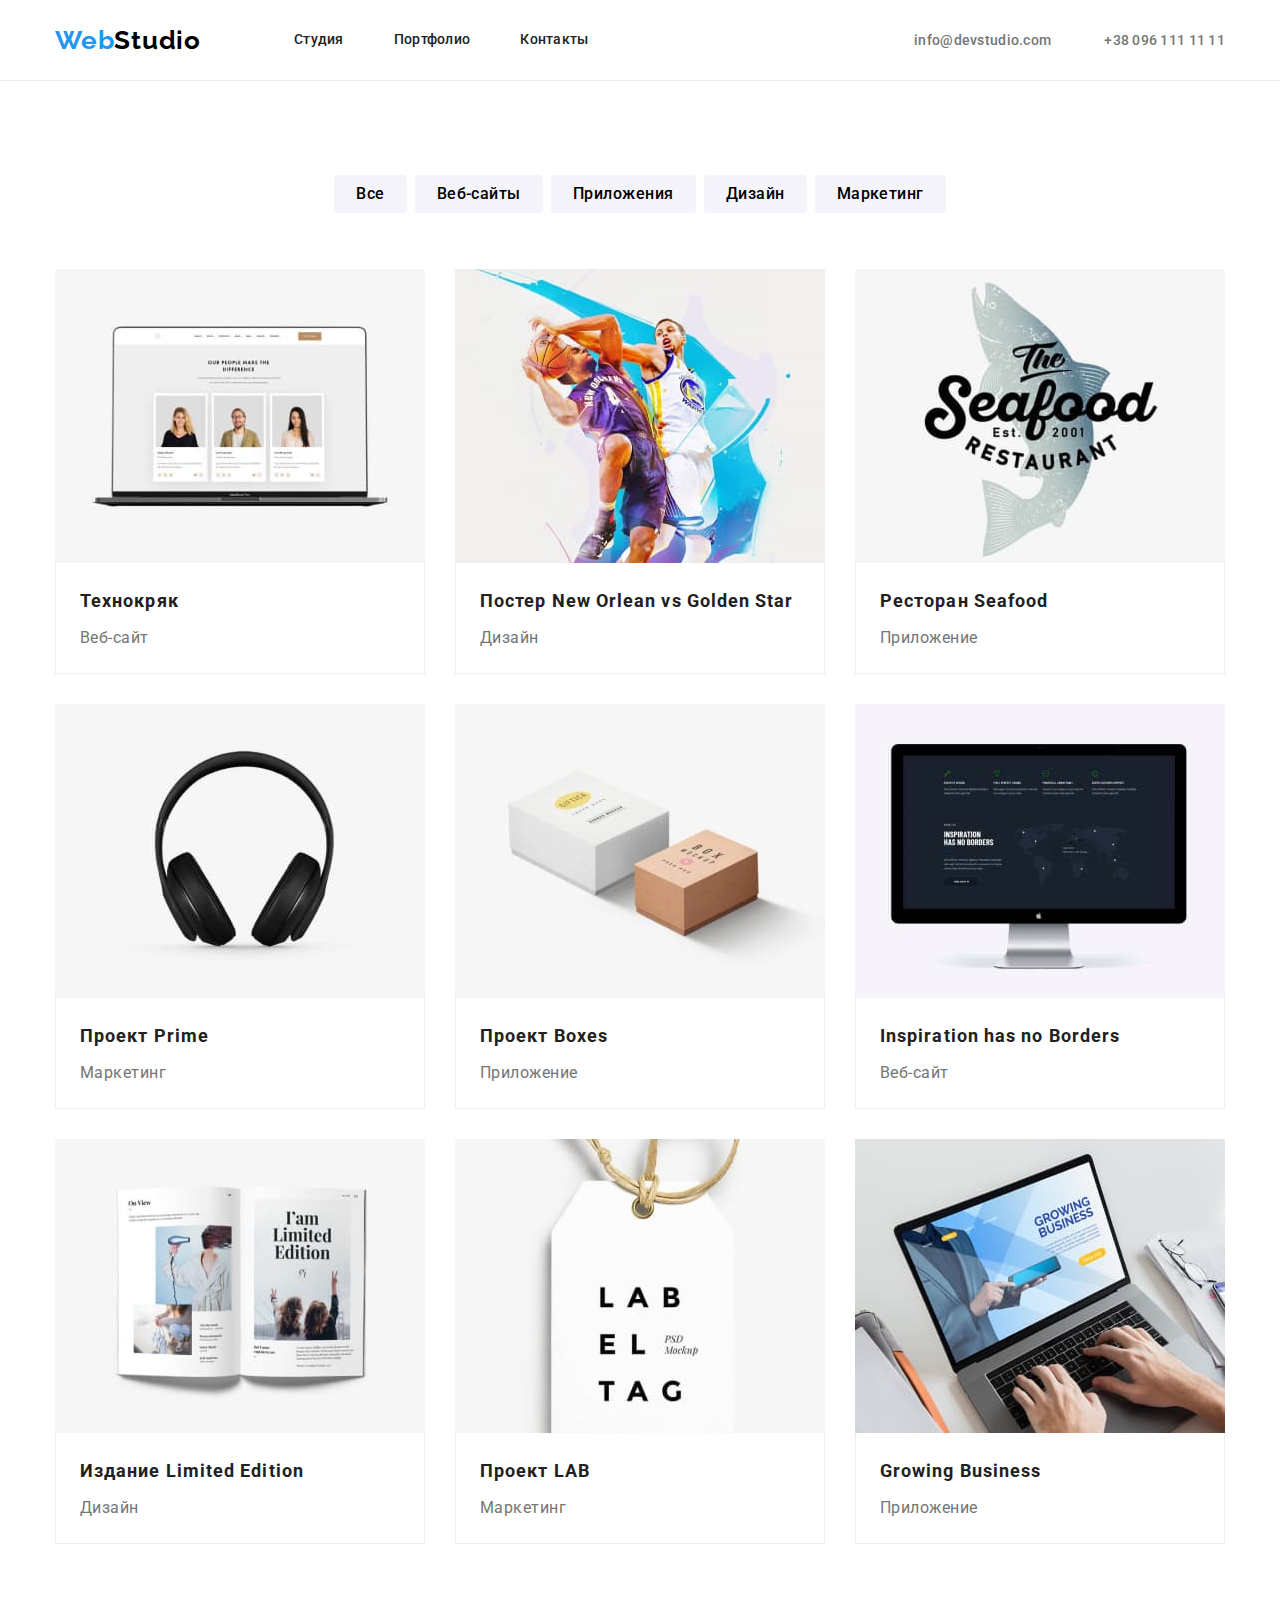
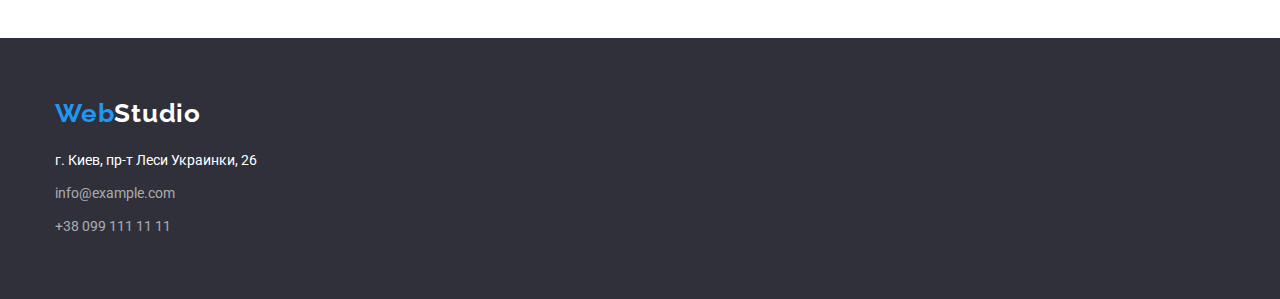
==== portfolio.html @ f1b2d103 "Копіює файли з попереднього репозиторію" ====
<!DOCTYPE html>
<html lang="ru">
<head>
    <meta charset="UTF-8">
    <meta http-equiv="X-UA-Compatible" content="IE=edge">
    <meta name="viewport" content="width=device-width, initial-scale=1.0">
    <title>Портфолио</title>
    <link rel="preconnect" href="https://fonts.googleapis.com">
    <link rel="preconnect" href="https://fonts.gstatic.com" crossorigin>
    <link href="https://fonts.googleapis.com/css2?family=Raleway:wght@700&family=Roboto:wght@400;500;700;900&display=swap"
        rel="stylesheet">
    <link rel="stylesheet" href="https://cdnjs.cloudflare.com/ajax/libs/modern-normalize/1.1.0/modern-normalize.min.css">
    <link rel="stylesheet" href="./css/styles.css">
</head>
<body>
    <header class="header">
        <div class="conteiner header-conteiner">
            <a class="logo" href="./index.html" lang="en">Web<span class="logo-studio">Studio</span></a>
            <nav class="header-nav">
                <ul class="header-list list">
                    <li class="header-list-item">
                        <a class="header-link list link" href="./index.html">Студия</a>
                    </li>
                    <li class="header-list-item">
                        <a class="header-link list link" href="./portfolio.html">Портфолио</a>
                    </li>
                    <li class="header-list-item">
                        <a class="header-link list link" href="">Контакты</a>
                    </li>
                </ul>
            </nav>
            <div class="header-group">
                <a class="header-contact link" href="mailto:info@devstudio.com">info@devstudio.com</a>
                <a class="header-contact tel link" href="tel:+380961111111">+38 096 111 11 11</a>
            </div>
        </div>
    </header>
    <main>
        <section class="section">
            <div class="conteiner">
                <div class="filter">
                    <ul class="list btn-list">
                        <li class="btn-item"><button class="btn" type="button">Все</button></li>
                        <li class="btn-item"><button class="btn" type="button">Веб-сайты</button></li>
                        <li class="btn-item"><button class="btn" type="button">Приложения</button></li>
                        <li class="btn-item"><button class="btn" type="button">Дизайн</button></li>
                        <li class="btn-item"><button class="btn" type="button">Маркетинг</button></li>
                    </ul>
                </div>
                <h1 class="hidden-header">Проэкты</h1>
                <ul class="list portfolio">
                    <li class="portfolio-item">
                        <a class="link" href="">
                            <img src="./images/project-img1.jpg" alt="Ноутбук" width="370">
                            <div class="project-descr">
                               <h2 class="projects">Технокряк</h2>
                                <p class="project-type">Веб-сайт</p> 
                            </div>
                            
                        </a>
                        
                    </li>
                    <li class="portfolio-item">
                        <a class="link" href="">
                            <img src="./images/project-img2.jpg" alt="Постер" width="370">
                            <div class="project-descr">
                                <h2 class="projects">Постер <span lang="en">New Orlean vs Golden Star</span> </h2>
                                <p class="project-type">Дизайн</p>
                            </div>
                            
                        </a>
                        </li>
                    <li class="portfolio-item">
                        <a class="link" href="">
                            <img src="./images/project-img3.jpg" alt="Логотип ресторана" width="370">
                            <div class="project-descr">
                                <h2 class="projects">Ресторан <span lang="en">Seafood</span></h2>
                                <p class="project-type">Приложение</p>
                            </div>
                            
                        </a>
                    </li>
                    <li class="portfolio-item">
                        <a class="link" href="">
                            <img src="./images/project-img4.jpg" alt="Наушники" width="370">
                            <div class="project-descr">
                                <h2 class="projects">Проект <span lang="en">Prime</span></h2>
                                <p class="project-type">Маркетинг</p> 
                            </div>
                            
                        </a>
                    </li>
                    <li class="portfolio-item">
                        <a class="link" href="">
                            <img src="./images/project-img5.jpg" alt="Коробки" width="370">
                            <div class="project-descr">
                                <h2 class="projects">Проект <span lang="en">Boxes</span></h2>
                                <p class="project-type">Приложение</p>
                            </div>
                            
                        </a>
                    </li>
                    <li class="portfolio-item">
                        <a class="link" href="">
                            <img src="./images/project-img6.jpg" alt="Монитор" width="370">
                            <div class="project-descr">
                                <h2 class="projects" lang="en">Inspiration has no Borders</h2>
                                <p class="project-type">Веб-сайт</p>
                            </div>
                            
                        </a>
                    </li>
                    <li class="portfolio-item">
                        <a class="link" href="">
                            <img src="./images/project-img7.jpg" alt="Расскрытая книга" width="370">
                            <div class="project-descr">
                                <h2 class="projects">Издание <span lang="en">Limited Edition</span></h2>
                                <p class="project-type">Дизайн</p>
                            </div>
                            
                        </a>
                    </li>
                    <li class="portfolio-item">
                        <a class="link" href="">
                            <img src="./images/project-img8.jpg" alt="Бирка" width="370">
                            <div class="project-descr">
                                <h2 class="projects">Проект <span lang="en">LAB</span></h2>
                                <p class="project-type">Маркетинг</p>
                            </div>
                            
                        </a>
                    </li>
                    <li class="portfolio-item">
                        <a class="link" href="">
                            <img src="./images/project-img9.jpg" alt="Ноутбук с изображением интерфейса приложения" width="370">
                            <div class="project-descr">
                                <h2 class="projects" lang="en">Growing Business</h2>
                                <p class="project-type">Приложение</p>
                            </div>
                            
                        </a>
                    </li>

                </ul>
            </div>
        </section>
    </main>
    <footer class="footer section">
        <div class="conteiner">
            <a class="footer-logo" href="" lang="en">Web<span class="logo-footer">Studio</span></a>
            <address class="adress">г. Киев, пр-т Леси Украинки, 26</address>
            <a class="footer-link" href="mailto:info@example.com">info@example.com</a>
            <a class="footer-link footer-tel" href="tel:+380991111111">+38 099 111 11 11</a>
    </footer>
    
</body>
</html>
---- css/styles.css ----
:root {
    /* text colors */
    --main-text-color: #757575;
    --secondary-text-color: #212121;
    --active-text-color: #2196F3;
    --adrress-text-color: #FFFFFF;
    --contact-footer-color: rgba(255, 255, 255, 0.6)
        /* bg-colors */
        --main-bg-color: #E5E5E5;
    --header-bg-color: #FFFFFF;
    --hero-bg-color: #2F303A;
    --ocupation-bg-color: #E5E5E5;
    --team-icons-bg-color: #FFFFFF;
    --team-bg-color: #F5F4FA;
    --footer-bg-color: #2F303A;
    --buttons-bg-color: #F5F4FA;
    --active-btn-color: #2196F3;

}

/* Header */

.logo {
    font-family: 'Raleway';
    font-weight: 700;
    font-size: 26px;
    line-height: 1.19;
    letter-spacing: 0.03em;
    text-decoration: none;
    color: #2196F3;
    margin-right: 93px;

}



.logo-studio {
    color: #000000;
}

.header-list {
    display: flex;
    padding: 0;

}

.header-list-item:not(:last-child) {
    margin-right: 50px;

}

.header {
    border-bottom: #ECECEC;
    border-bottom-width: 1px;
    border-bottom-style: solid;
}

.header-conteiner {
    display: flex;
    align-items: center;

}

.header-link:hover,
.header-link:focus {
    color: var(--active-text-color)
}

.list {

    list-style: none;
    margin: 0;
    font-weight: 400;
    line-height: 1.71;
    letter-spacing: 0.03em;
}

.header-link {
    display: block;
    padding-top: 32px;
    padding-bottom: 32px;
    font-weight: 500;
    font-size: 14px;
    line-height: 1.14;
    letter-spacing: 0.02em;
    color: var(--secondary-text-color);
}

.header-group {
    margin-left: auto;

}

.tel {
    margin-left: 50px;
}

.header-contact {

    font-family: 'Roboto';
    font-style: normal;
    font-weight: 500;
    font-size: 14px;
    line-height: 1.14;
    letter-spacing: 0.02em;
    color: var(--main-text-color);
}

.header-contact:hover,
.header-contact:focus {
    color: var(--active-text-color);
}

.btn {
    display: block;

    font-family: inherit;
    font-weight: 500;
    font-size: 16px;
    line-height: 1.62;
    text-align: center;
    letter-spacing: 0.03em;
    background-color: var(--buttons-bg-color);
    border-radius: 4px;
    cursor: pointer;
    padding: 6px 22px;
    border: none;
}

.btn-item:not(:last-child) {
    margin-right: 8px;
}

.btn-list {
    display: flex;
    padding: 0;
    justify-content: center;


}


.btn:hover,
.btn:focus {
    color: #FFFFFF;
    background-color: var(--active-btn-color);

}


.btn-studio {
    margin-left: auto;
    margin-right: auto;
    padding: 10px 32px;
    font-family: inherit;
    font-style: normal;
    font-weight: 700;
    font-size: 16px;
    line-height: 1.88;
    display: flex;
    align-items: center;
    text-align: center;
    letter-spacing: 0.06em;
    box-shadow: 0px 4px 4px rgba(0, 0, 0, 0.15);
    border: transparent;
    border-radius: 4px;
    color: #FFFFFF;
    background-color: #2196F3;
    cursor: pointer;

}

.btn-studio:hover,
.btn-studio:focus {
    background-color: #188ce8;
    color: #FFFFFF;
}

/* Main */
body {
    font-family: "Roboto", sans-serif;
    font-size: 14px;
    color: var(--main-text-color);

}

.conteiner {
    width: 1200px;
    height: auto;
    padding-left: 15px;
    padding-right: 15px;
    margin-left: auto;
    margin-right: auto;

}

h1,
h2,
h3,
p {
    margin: 0;
}

img {
    display: block;
}

.filter {

    margin-bottom: 56px;
}

.hidden-header {
    display: none;
}

.section {

    padding-top: 94px;
    padding-bottom: 94px;
}

.typography {

    padding-top: 0;
}

.link {

    text-decoration: none;
}


.hero {
    background-color: var(--hero-bg-color);
    padding-top: 200px;
    padding-bottom: 200px;
}

.hero-header {
    width: 696px;
    margin-left: auto;
    margin-right: auto;
    margin-bottom: 30px;
    font-weight: 900;
    font-size: 44px;
    line-height: 1.36;
    text-align: center;
    letter-spacing: 0.06em;
    text-transform: uppercase;
    color: #FFFFFF;
}


.advantages-conteiner {

    display: flex;
    margin-left: auto;
    margin-right: auto;
    padding: 0;

}

.advantages {
    font-weight: 700;
    font-size: 14px;
    line-height: 1.14;
    text-transform: uppercase;
    color: var(--secondary-text-color);
    padding-bottom: 10px;
    text-align: left;
}

.advantages-item:not(:last-child) {
    margin-right: 30px;
}

.advantages-description {
    width: 270px;
    line-height: 1.71;
    letter-spacing: 0.03em;

}

.ocuaption-sect {

    padding-top: 0;
}

.ocupation {

    display: flex;
    margin-left: auto;
    margin-right: auto;
    padding: 0;
}



.ocuaption-pic:not(:last-child) {
    margin-right: 30px;
}

.section-header {

    font-weight: 700;
    font-size: 36px;
    line-height: 1.17;
    text-align: center;
    letter-spacing: 0.03em;
    color: var(--secondary-text-color);
    margin-bottom: 50px;
}

.team {

    background-color: #F5F4FA;
}

.team-flex {

    display: flex;
    padding: 0;

}

.team-card {
    flex-basis: calc((100% - 30px * 4)/4);
    background: #FFFFFF;
    box-shadow: 0px 1px 3px rgba(0, 0, 0, 0.12),
        0px 1px 1px rgba(0, 0, 0, 0.14),
        0px 2px 1px rgba(0, 0, 0, 0.2);
    border-radius: 0px 0px 4px 4px;
}

.team-card:not(:last-child) {

    margin-right: 30px;
}

.team-pic {
    height: auto;

}

.team-pic-descr {
    padding-top: 30px;
    padding-bottom: 30px;
}

.spec {
    margin-bottom: 10px;
    font-weight: 500;
    font-size: 16px;
    line-height: 1.19;
    text-align: center;
    letter-spacing: 0.03em;
    color: var(--secondary-text-color);
}

.spec-position {
    font-weight: 400;
    font-size: 16px;
    line-height: 1.19;
    text-align: center;
    letter-spacing: 0.03em;

}

.project-descr {
    padding: 20px 24px;
    border-left: 1px solid #EEEEEE;
    border-right: 1px solid #EEEEEE;
    border-bottom: 1px solid #EEEEEE;
}

.projects {
    font-weight: 700;
    font-size: 18px;
    line-height: 2;
    letter-spacing: 0.06em;
    color: var(--secondary-text-color);
    margin-bottom: 4px;
}

.project-type {

    font-size: 16px;
    font-weight: 400;
    line-height: 1.88;
    letter-spacing: 0.03em;
    color: var(--main-text-color);

}


.portfolio {
    display: flex;
    flex-wrap: wrap;
    padding-left: 0;
    margin: -15px;
}

.portfolio-item {
    display: block;
    flex-basis: calc((100% - 30px * 3) / 3);
    margin: 15px;


}

/* Footer */

.footer {
    background-color: var(--footer-bg-color);
    padding-top: 60px;
    padding-bottom: 60px;
}

.footer-logo {
    font-family: 'Raleway';
    font-weight: 700;
    font-size: 26px;
    line-height: 1.19;
    letter-spacing: 0.03em;
    text-decoration: none;
    color: #2196F3;
    display: block;

    margin-bottom: 20px;
}

.logo-footer {

    color: #FFFFFF;
}

.footer-link {

    text-decoration: none;
    font-size: 14px;
    line-height: 1.71;
    color: rgba(255, 255, 255, 0.6);
    display: block;
    margin-bottom: 9px;
}

.footer-tel {
    margin-bottom: 0;
}

.footer-link:hover,
.footer-link:focus {
    color: var(--active-text-color)
}

.adress {
    font-style: normal;
    color: var(--adrress-text-color);
    line-height: 1.71;
    margin-bottom: 9px;
}
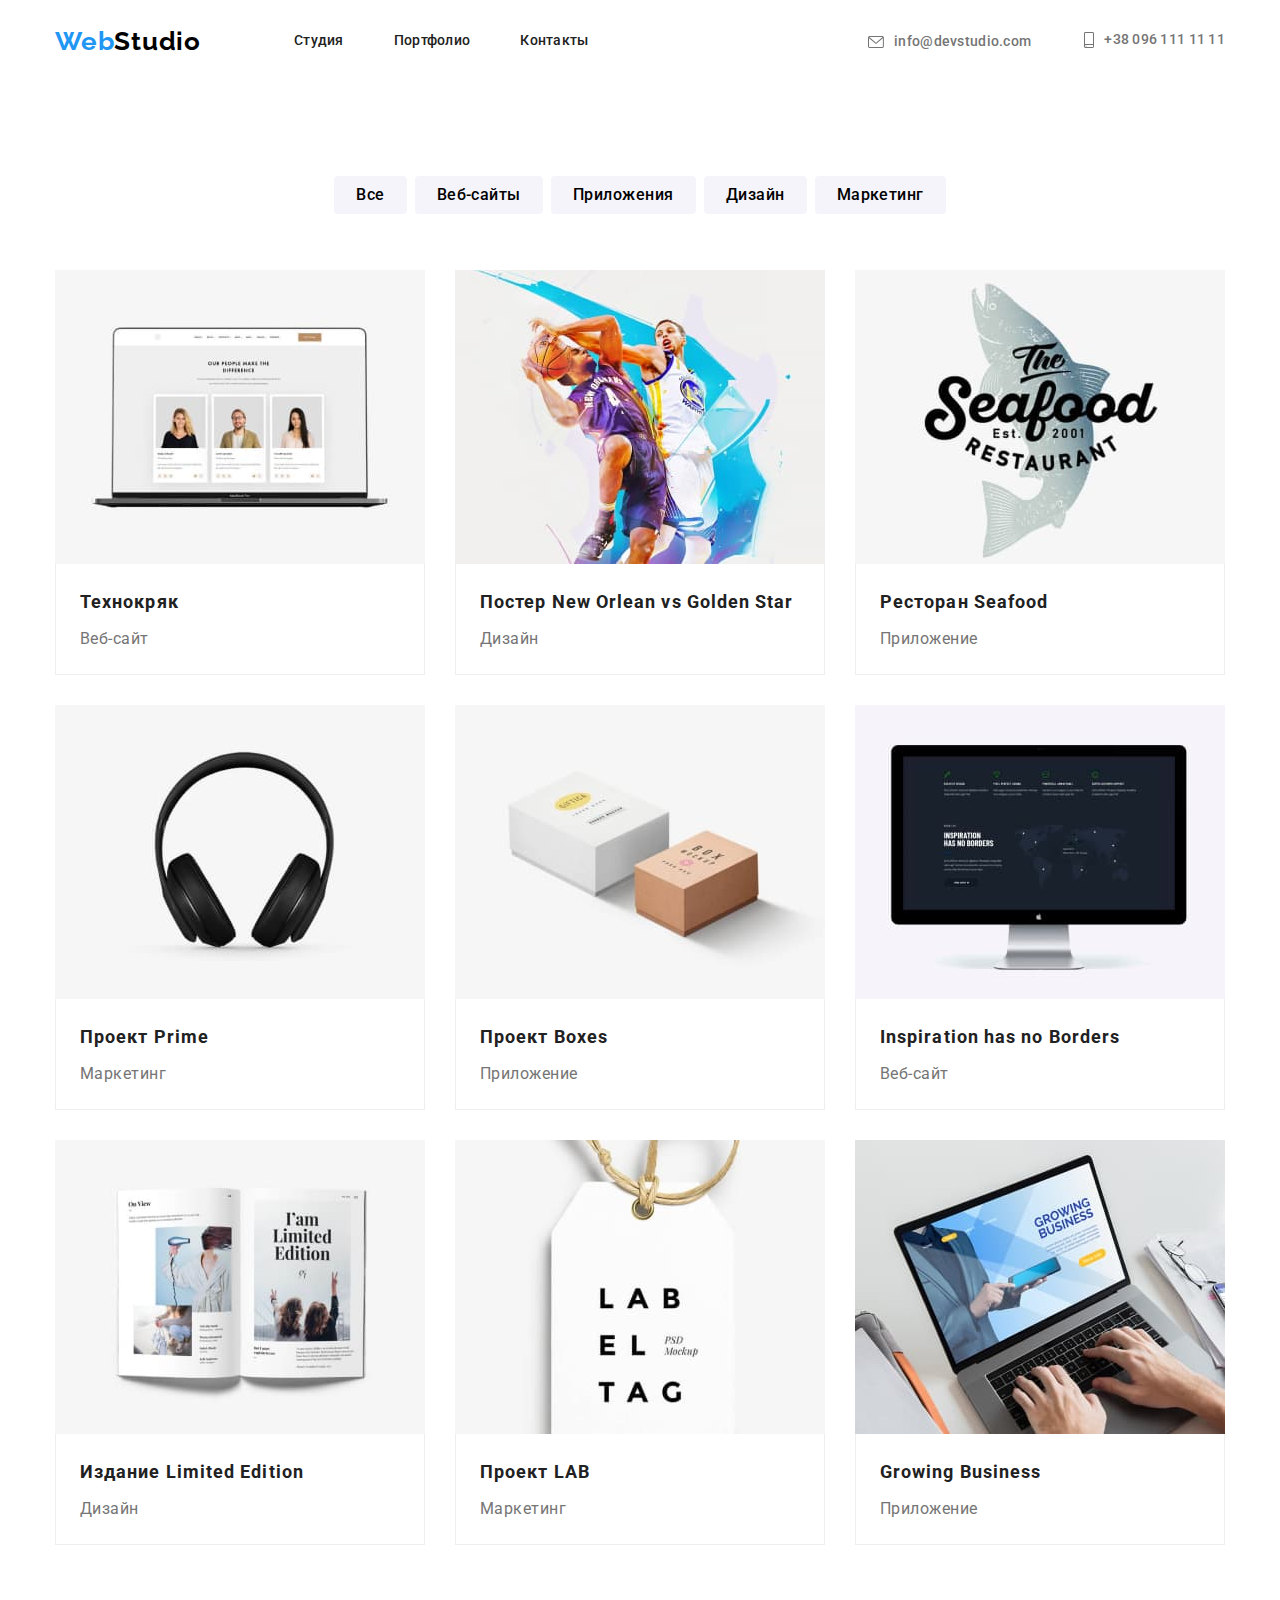
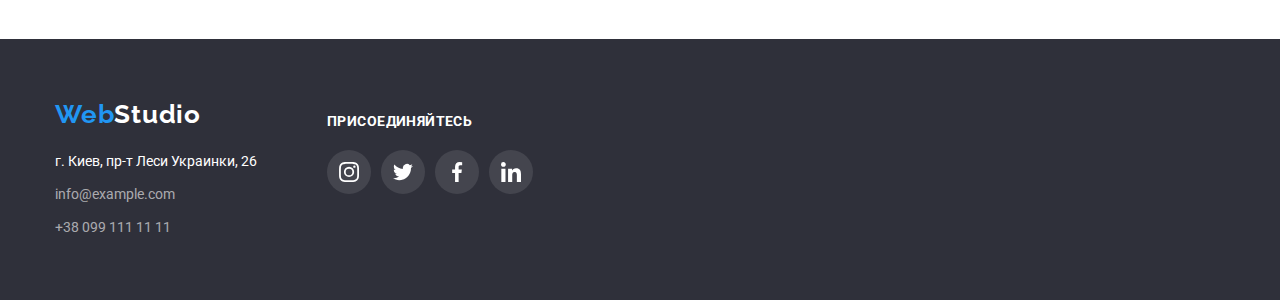
==== commit 8627a978: "Робить варіант на перевірку" ====
--- a/portfolio.html
+++ b/portfolio.html
@@ -1,157 +1,200 @@
 <!DOCTYPE html>
 <html lang="ru">
-<head>
-    <meta charset="UTF-8">
-    <meta http-equiv="X-UA-Compatible" content="IE=edge">
-    <meta name="viewport" content="width=device-width, initial-scale=1.0">
+  <head>
+    <meta charset="UTF-8" />
+    <meta http-equiv="X-UA-Compatible" content="IE=edge" />
+    <meta name="viewport" content="width=device-width, initial-scale=1.0" />
     <title>Портфолио</title>
-    <link rel="preconnect" href="https://fonts.googleapis.com">
-    <link rel="preconnect" href="https://fonts.gstatic.com" crossorigin>
-    <link href="https://fonts.googleapis.com/css2?family=Raleway:wght@700&family=Roboto:wght@400;500;700;900&display=swap"
-        rel="stylesheet">
-    <link rel="stylesheet" href="https://cdnjs.cloudflare.com/ajax/libs/modern-normalize/1.1.0/modern-normalize.min.css">
-    <link rel="stylesheet" href="./css/styles.css">
-</head>
-<body>
-    <header class="header">
-        <div class="conteiner header-conteiner">
-            <a class="logo" href="./index.html" lang="en">Web<span class="logo-studio">Studio</span></a>
-            <nav class="header-nav">
-                <ul class="header-list list">
-                    <li class="header-list-item">
-                        <a class="header-link list link" href="./index.html">Студия</a>
-                    </li>
-                    <li class="header-list-item">
-                        <a class="header-link list link" href="./portfolio.html">Портфолио</a>
-                    </li>
-                    <li class="header-list-item">
-                        <a class="header-link list link" href="">Контакты</a>
-                    </li>
-                </ul>
-            </nav>
-            <div class="header-group">
-                <a class="header-contact link" href="mailto:info@devstudio.com">info@devstudio.com</a>
-                <a class="header-contact tel link" href="tel:+380961111111">+38 096 111 11 11</a>
-            </div>
-        </div>
+    <link rel="preconnect" href="https://fonts.googleapis.com" />
+    <link rel="preconnect" href="https://fonts.gstatic.com" crossorigin />
+    <link
+      href="https://fonts.googleapis.com/css2?family=Raleway:wght@700&family=Roboto:wght@400;500;700;900&display=swap"
+      rel="stylesheet"
+    />
+    <link
+      rel="stylesheet"
+      href="https://cdnjs.cloudflare.com/ajax/libs/modern-normalize/1.1.0/modern-normalize.min.css"
+    />
+    <link rel="stylesheet" href="./css/styles.css" />
+  </head>
+  <body>
+    <header>
+      <div class="conteiner header-conteiner">
+        <a class="logo" href="./index.html" lang="en">Web<span class="logo-studio">Studio</span></a>
+        <nav class="header-nav">
+          <ul class="header-list list">
+            <li class="header-list-item">
+              <a class="header-link list link" href="./index.html">Студия</a>
+            </li>
+            <li class="header-list-item">
+              <a class="header-link list link" href="./portfolio.html">Портфолио</a>
+            </li>
+            <li class="header-list-item">
+              <a class="header-link list link" href="#">Контакты</a>
+            </li>
+          </ul>
+        </nav>
+        <div class="header-group">
+          <a class="header-contact link" href="mailto:info@devstudio.com">
+            <svg class="con-link" width="16px" height="12px">
+              <use href="./images/symbol-defs.svg#icon-envelope"></use>
+            </svg>
+            info@devstudio.com
+          </a>
+          <a class="header-contact tel link" href="tel:+380961111111">
+            <svg class="con-link" width="10px" height="16px">
+              <use href="./images/symbol-defs.svg#icon-smartphone"></use>
+            </svg>
+            +38 096 111 11 11
+          </a>
+        </div>
+      </div>
     </header>
     <main>
-        <section class="section">
-            <div class="conteiner">
-                <div class="filter">
-                    <ul class="list btn-list">
-                        <li class="btn-item"><button class="btn" type="button">Все</button></li>
-                        <li class="btn-item"><button class="btn" type="button">Веб-сайты</button></li>
-                        <li class="btn-item"><button class="btn" type="button">Приложения</button></li>
-                        <li class="btn-item"><button class="btn" type="button">Дизайн</button></li>
-                        <li class="btn-item"><button class="btn" type="button">Маркетинг</button></li>
-                    </ul>
-                </div>
-                <h1 class="hidden-header">Проэкты</h1>
-                <ul class="list portfolio">
-                    <li class="portfolio-item">
-                        <a class="link" href="">
-                            <img src="./images/project-img1.jpg" alt="Ноутбук" width="370">
-                            <div class="project-descr">
-                               <h2 class="projects">Технокряк</h2>
-                                <p class="project-type">Веб-сайт</p> 
-                            </div>
-                            
-                        </a>
-                        
-                    </li>
-                    <li class="portfolio-item">
-                        <a class="link" href="">
-                            <img src="./images/project-img2.jpg" alt="Постер" width="370">
-                            <div class="project-descr">
-                                <h2 class="projects">Постер <span lang="en">New Orlean vs Golden Star</span> </h2>
-                                <p class="project-type">Дизайн</p>
-                            </div>
-                            
-                        </a>
-                        </li>
-                    <li class="portfolio-item">
-                        <a class="link" href="">
-                            <img src="./images/project-img3.jpg" alt="Логотип ресторана" width="370">
-                            <div class="project-descr">
-                                <h2 class="projects">Ресторан <span lang="en">Seafood</span></h2>
-                                <p class="project-type">Приложение</p>
-                            </div>
-                            
-                        </a>
-                    </li>
-                    <li class="portfolio-item">
-                        <a class="link" href="">
-                            <img src="./images/project-img4.jpg" alt="Наушники" width="370">
-                            <div class="project-descr">
-                                <h2 class="projects">Проект <span lang="en">Prime</span></h2>
-                                <p class="project-type">Маркетинг</p> 
-                            </div>
-                            
-                        </a>
-                    </li>
-                    <li class="portfolio-item">
-                        <a class="link" href="">
-                            <img src="./images/project-img5.jpg" alt="Коробки" width="370">
-                            <div class="project-descr">
-                                <h2 class="projects">Проект <span lang="en">Boxes</span></h2>
-                                <p class="project-type">Приложение</p>
-                            </div>
-                            
-                        </a>
-                    </li>
-                    <li class="portfolio-item">
-                        <a class="link" href="">
-                            <img src="./images/project-img6.jpg" alt="Монитор" width="370">
-                            <div class="project-descr">
-                                <h2 class="projects" lang="en">Inspiration has no Borders</h2>
-                                <p class="project-type">Веб-сайт</p>
-                            </div>
-                            
-                        </a>
-                    </li>
-                    <li class="portfolio-item">
-                        <a class="link" href="">
-                            <img src="./images/project-img7.jpg" alt="Расскрытая книга" width="370">
-                            <div class="project-descr">
-                                <h2 class="projects">Издание <span lang="en">Limited Edition</span></h2>
-                                <p class="project-type">Дизайн</p>
-                            </div>
-                            
-                        </a>
-                    </li>
-                    <li class="portfolio-item">
-                        <a class="link" href="">
-                            <img src="./images/project-img8.jpg" alt="Бирка" width="370">
-                            <div class="project-descr">
-                                <h2 class="projects">Проект <span lang="en">LAB</span></h2>
-                                <p class="project-type">Маркетинг</p>
-                            </div>
-                            
-                        </a>
-                    </li>
-                    <li class="portfolio-item">
-                        <a class="link" href="">
-                            <img src="./images/project-img9.jpg" alt="Ноутбук с изображением интерфейса приложения" width="370">
-                            <div class="project-descr">
-                                <h2 class="projects" lang="en">Growing Business</h2>
-                                <p class="project-type">Приложение</p>
-                            </div>
-                            
-                        </a>
-                    </li>
-
-                </ul>
-            </div>
-        </section>
+      <section class="section">
+        <div class="conteiner">
+          <div class="filter">
+            <ul class="list btn-list">
+              <li class="btn-item"><button class="btn" type="button">Все</button></li>
+              <li class="btn-item"><button class="btn" type="button">Веб-сайты</button></li>
+              <li class="btn-item"><button class="btn" type="button">Приложения</button></li>
+              <li class="btn-item"><button class="btn" type="button">Дизайн</button></li>
+              <li class="btn-item"><button class="btn" type="button">Маркетинг</button></li>
+            </ul>
+          </div>
+          <h1 class="hidden-header">Проэкты</h1>
+          <ul class="list portfolio">
+            <li class="portfolio-item">
+              <a class="portfolio-link link" href="#">
+                <img src="./images/projects/project-img1.jpg" alt="Ноутбук" width="370" />
+                <div class="project-descr">
+                  <h2 class="projects">Технокряк</h2>
+                  <p class="project-type">Веб-сайт</p>
+                </div>
+              </a>
+            </li>
+            <li class="portfolio-item">
+              <a class="portfolio-link link" href="#">
+                <img src="./images/projects/project-img2.jpg" alt="Постер" width="370" />
+                <div class="project-descr">
+                  <h2 class="projects">Постер <span lang="en">New Orlean vs Golden Star</span></h2>
+                  <p class="project-type">Дизайн</p>
+                </div>
+              </a>
+            </li>
+            <li class="portfolio-item">
+              <a class="portfolio-link link" href="#">
+                <img src="./images/projects/project-img3.jpg" alt="Логотип ресторана" width="370" />
+                <div class="project-descr">
+                  <h2 class="projects">Ресторан <span lang="en">Seafood</span></h2>
+                  <p class="project-type">Приложение</p>
+                </div>
+              </a>
+            </li>
+            <li class="portfolio-item">
+              <a class="portfolio-link link" href="#">
+                <img src="./images/projects/project-img4.jpg" alt="Наушники" width="370" />
+                <div class="project-descr">
+                  <h2 class="projects">Проект <span lang="en">Prime</span></h2>
+                  <p class="project-type">Маркетинг</p>
+                </div>
+              </a>
+            </li>
+            <li class="portfolio-item">
+              <a class="portfolio-link link" href="#">
+                <img src="./images/projects/project-img5.jpg" alt="Коробки" width="370" />
+                <div class="project-descr">
+                  <h2 class="projects">Проект <span lang="en">Boxes</span></h2>
+                  <p class="project-type">Приложение</p>
+                </div>
+              </a>
+            </li>
+            <li class="portfolio-item">
+              <a class="portfolio-link link" href="#">
+                <img src="./images/projects/project-img6.jpg" alt="Монитор" width="370" />
+                <div class="project-descr">
+                  <h2 class="projects" lang="en">Inspiration has no Borders</h2>
+                  <p class="project-type">Веб-сайт</p>
+                </div>
+              </a>
+            </li>
+            <li class="portfolio-item">
+              <a class="portfolio-link link" href="#">
+                <img src="./images/projects/project-img7.jpg" alt="Расскрытая книга" width="370" />
+                <div class="project-descr">
+                  <h2 class="projects">Издание <span lang="en">Limited Edition</span></h2>
+                  <p class="project-type">Дизайн</p>
+                </div>
+              </a>
+            </li>
+            <li class="portfolio-item">
+              <a class="portfolio-link link" href="#">
+                <img src="./images/projects/project-img8.jpg" alt="Бирка" width="370" />
+                <div class="project-descr">
+                  <h2 class="projects">Проект <span lang="en">LAB</span></h2>
+                  <p class="project-type">Маркетинг</p>
+                </div>
+              </a>
+            </li>
+            <li class="portfolio-item">
+              <a class="portfolio-link link" href="#">
+                <img
+                  src="./images/projects/project-img9.jpg"
+                  alt="Ноутбук с изображением интерфейса приложения"
+                  width="370"
+                />
+                <div class="project-descr">
+                  <h2 class="projects" lang="en">Growing Business</h2>
+                  <p class="project-type">Приложение</p>
+                </div>
+              </a>
+            </li>
+          </ul>
+        </div>
+      </section>
     </main>
-    <footer class="footer section">
-        <div class="conteiner">
-            <a class="footer-logo" href="" lang="en">Web<span class="logo-footer">Studio</span></a>
-            <address class="adress">г. Киев, пр-т Леси Украинки, 26</address>
-            <a class="footer-link" href="mailto:info@example.com">info@example.com</a>
-            <a class="footer-link footer-tel" href="tel:+380991111111">+38 099 111 11 11</a>
+    <footer class="footer">
+      <div class="conteiner footer-conteiner">
+        <div class="footer-contacts">
+          <a class="footer-logo" href="" lang="en">Web<span class="logo-footer">Studio</span></a>
+          <address class="adress">г. Киев, пр-т Леси Украинки, 26</address>
+          <a class="footer-link" href="mailto:info@example.com">info@example.com</a>
+          <a class="footer-link footer-tel" href="tel:+380991111111">+38 099 111 11 11</a>
+        </div>
+        <div class="footer-media">
+          <h2 class="footer-title">Присоединяйтесь</h2>
+          <ul class="footer-icon-list list">
+            <li class="footer-icon-item">
+              <a class="footer-icon-link" href="https://www.instagram.com">
+                <svg class="footer-icon" width="20px" height="20px">
+                  <use href="./images/symbol-defs.svg#icon-instagram-2"></use>
+                </svg>
+              </a>
+            </li>
+            <li class="footer-icon-item">
+              <a class="footer-icon-link" href="https://www.twitter.com">
+                <svg class="footer-icon" width="20px" height="20px">
+                  <use href="./images/symbol-defs.svg#icon-twitter-1"></use>
+                </svg>
+              </a>
+            </li>
+            <li class="footer-icon-item">
+              <a class="footer-icon-link" href="https://www.facebook.com">
+                <svg class="footer-icon" width="20px" height="20px">
+                  <use href="./images/symbol-defs.svg#icon-facebook-1"></use>
+                </svg>
+              </a>
+            </li>
+            <li class="footer-icon-item">
+              <a class="footer-icon-link" href="https://www.linkedin.com">
+                <svg class="footer-icon" width="20px" height="20px">
+                  <use href="./images/symbol-defs.svg#icon-linkedin-1"></use>
+                </svg>
+              </a>
+            </li>
+          </ul>
+        </div>
+      </div>
     </footer>
-    
-</body>
-</html>+  </body>
+</html>
--- a/css/styles.css
+++ b/css/styles.css
@@ -96,7 +96,10 @@
 }
 
 .header-contact {
-
+    display: inline-flex;
+    align-items: center;
+    padding-top: 32px;
+    padding-bottom: 32px;
     font-family: 'Roboto';
     font-style: normal;
     font-weight: 500;
@@ -111,6 +114,12 @@
     color: var(--active-text-color);
 }
 
+.con-link {
+    fill: currentColor;
+    margin-right: 10px;
+
+}
+
 .btn {
     display: block;
 
@@ -125,6 +134,14 @@
     cursor: pointer;
     padding: 6px 22px;
     border: none;
+}
+
+.btn:hover,
+.btn:focus {
+    background: #2196F3;
+    box-shadow: 0px 3px 1px rgba(0, 0, 0, 0.1),
+        0px 1px 2px rgba(0, 0, 0, 0.08),
+        0px 2px 2px rgba(0, 0, 0, 0.12);
 }
 
 .btn-item:not(:last-child) {
@@ -252,6 +269,20 @@
 }
 
 
+.hero-overlay {
+
+    max-width: 1600px;
+    height: 600px;
+    margin-left: auto;
+    margin-right: auto;
+    background-image:
+        linear-gradient(to right, rgba(47, 48, 58, 0.4), rgba(47, 48, 58, 0.4)),
+        url(../images/hero/background-hero.jpg);
+    background-position: center;
+    background-repeat: no-repeat;
+    background-size: cover;
+}
+
 .advantages-conteiner {
 
     display: flex;
@@ -282,6 +313,18 @@
 
 }
 
+.advantages-svg {
+
+    display: flex;
+    min-width: 270px;
+    min-height: 120px;
+    justify-content: center;
+    align-items: center;
+    background-color: #f5f4fa;
+    margin-bottom: 30px;
+}
+
+
 .ocuaption-sect {
 
     padding-top: 0;
@@ -367,12 +410,49 @@
 
 }
 
+.social-media-list {
+
+    display: flex;
+    padding: 0;
+    list-style: none;
+    justify-content: center;
+    margin-top: 16px;
+
+}
+
+
+
+.social-media-link {
+    display: flex;
+    align-items: center;
+    justify-content: center;
+    padding: 0;
+    width: 44px;
+    height: 44px;
+    border-radius: 50%;
+    color: #AFB1B8;
+
+}
+
+.social-media-link:hover,
+.social-media-link:focus {
+    color: #FFFFFF;
+    background-color: #2196F3;
+}
+
+.social-media-icon {
+    fill: currentColor;
+}
+
+
 .project-descr {
     padding: 20px 24px;
     border-left: 1px solid #EEEEEE;
     border-right: 1px solid #EEEEEE;
     border-bottom: 1px solid #EEEEEE;
 }
+
+
 
 .projects {
     font-weight: 700;
@@ -409,12 +489,72 @@
 
 }
 
+.portfolio-link {
+
+    display: block;
+}
+
+
+.portfolio-link:hover,
+.portfolio-link:focus {
+
+    box-shadow: 0px 1px 1px rgba(0, 0, 0, 0.12),
+        0px 4px 4px rgba(0, 0, 0, 0.06),
+        1px 4px 6px rgba(0, 0, 0, 0.16);
+
+}
+
+.client-list {
+
+    display: flex;
+    padding: 0;
+
+}
+
+
+.client-list-item {
+
+    list-style: none;
+
+}
+
+.client-list-item:not(:last-child) {
+    margin-right: 30px;
+}
+
+.client-icon-link {
+    display: flex;
+    align-items: center;
+    justify-content: center;
+    width: 170px;
+    height: 92px;
+    border: 1px solid #AFB1B8;
+    border-radius: 4px;
+    color: #AFB1B8;
+}
+
+.client-icon-link:hover,
+.client-icon-link:focus {
+    border-color: #2196F3;
+    color: #2196F3;
+
+}
+
+.client-icon {
+    fill: currentColor;
+}
+
 /* Footer */
 
 .footer {
     background-color: var(--footer-bg-color);
     padding-top: 60px;
     padding-bottom: 60px;
+
+}
+
+.footer-conteiner {
+    display: flex;
 }
 
 .footer-logo {
@@ -449,9 +589,57 @@
     margin-bottom: 0;
 }
 
-.footer-link:hover,
+/* .footer-link:hover,
 .footer-link:focus {
     color: var(--active-text-color)
+} */
+
+.footer-title {
+    font-family: "Roboto", sans-serif;
+    font-weight: 700;
+    font-size: 14px;
+    line-height: 1.14;
+    letter-spacing: 0.03em;
+    text-transform: uppercase;
+    color: #FFFFFF;
+    margin-bottom: 20px;
+}
+
+.footer-media {
+    margin-left: 70px;
+    padding-top: 15px;
+}
+
+.footer-icon-list {
+    display: flex;
+    padding: 0;
+}
+
+.footer-icon-item:not(:last-child) {
+
+    margin-right: 10px;
+}
+
+.footer-icon-link {
+
+    display: flex;
+    align-items: center;
+    justify-content: center;
+    width: 44px;
+    height: 44px;
+    border-radius: 50%;
+    background: rgba(255, 255, 255, 0.1);
+}
+
+.footer-icon {
+
+    fill: #FFFFFF;
+}
+
+.footer-icon-link:hover,
+.footer-icon-link:focus {
+
+    background-color: #2196F3;
 }
 
 .adress {
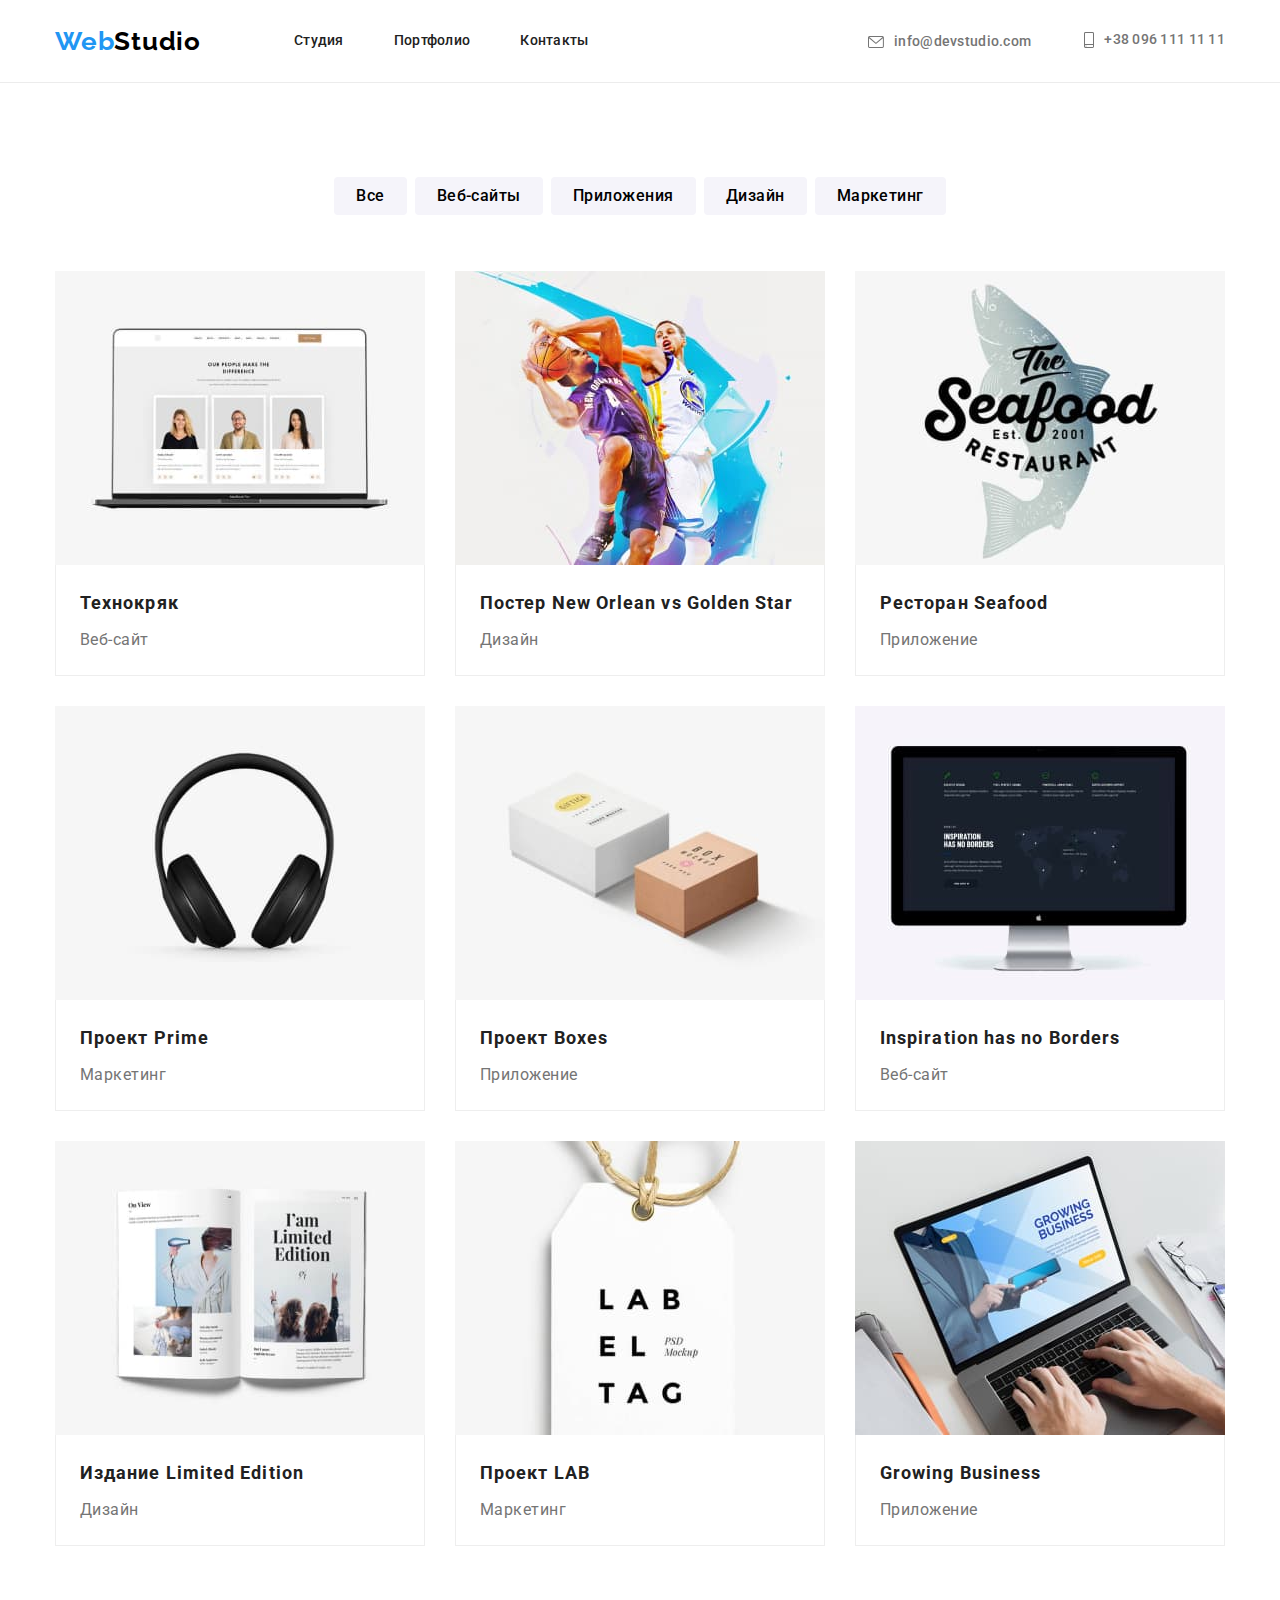
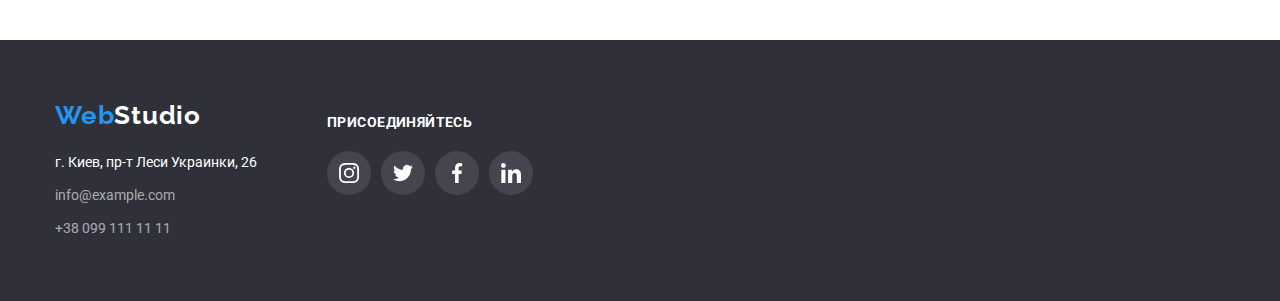
==== commit 1a1bb6f5: "Фінальний варіант ДЗ№4" ====
--- a/portfolio.html
+++ b/portfolio.html
@@ -18,7 +18,7 @@
     <link rel="stylesheet" href="./css/styles.css" />
   </head>
   <body>
-    <header>
+    <header class="header">
       <div class="conteiner header-conteiner">
         <a class="logo" href="./index.html" lang="en">Web<span class="logo-studio">Studio</span></a>
         <nav class="header-nav">
--- a/css/styles.css
+++ b/css/styles.css
@@ -302,6 +302,7 @@
     text-align: left;
 }
 
+
 .advantages-item:not(:last-child) {
     margin-right: 30px;
 }
@@ -322,6 +323,7 @@
     align-items: center;
     background-color: #f5f4fa;
     margin-bottom: 30px;
+    border-radius: 4px;
 }
 
 
@@ -444,6 +446,10 @@
     fill: currentColor;
 }
 
+.social-media-item:not(:last-child) {
+
+    margin-right: 10px;
+}
 
 .project-descr {
     padding: 20px 24px;
@@ -589,10 +595,6 @@
     margin-bottom: 0;
 }
 
-/* .footer-link:hover,
-.footer-link:focus {
-    color: var(--active-text-color)
-} */
 
 .footer-title {
     font-family: "Roboto", sans-serif;
